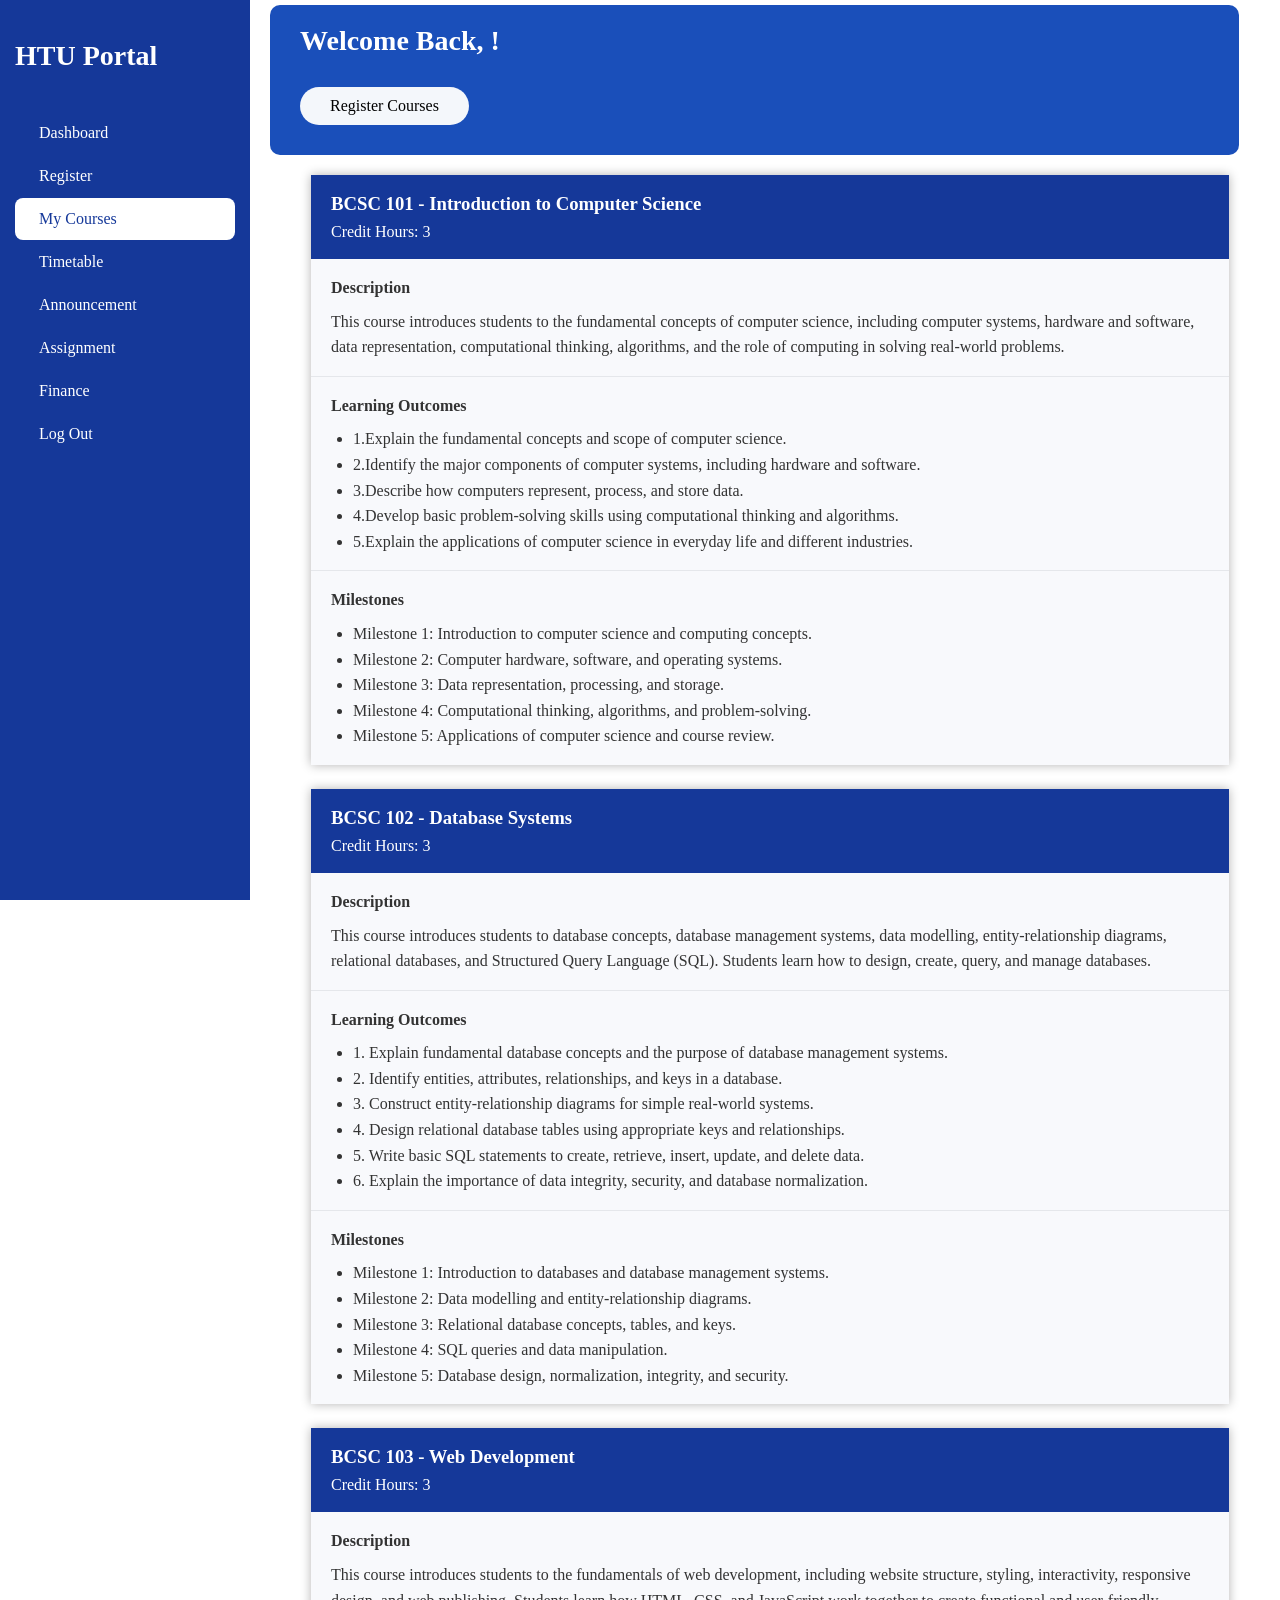
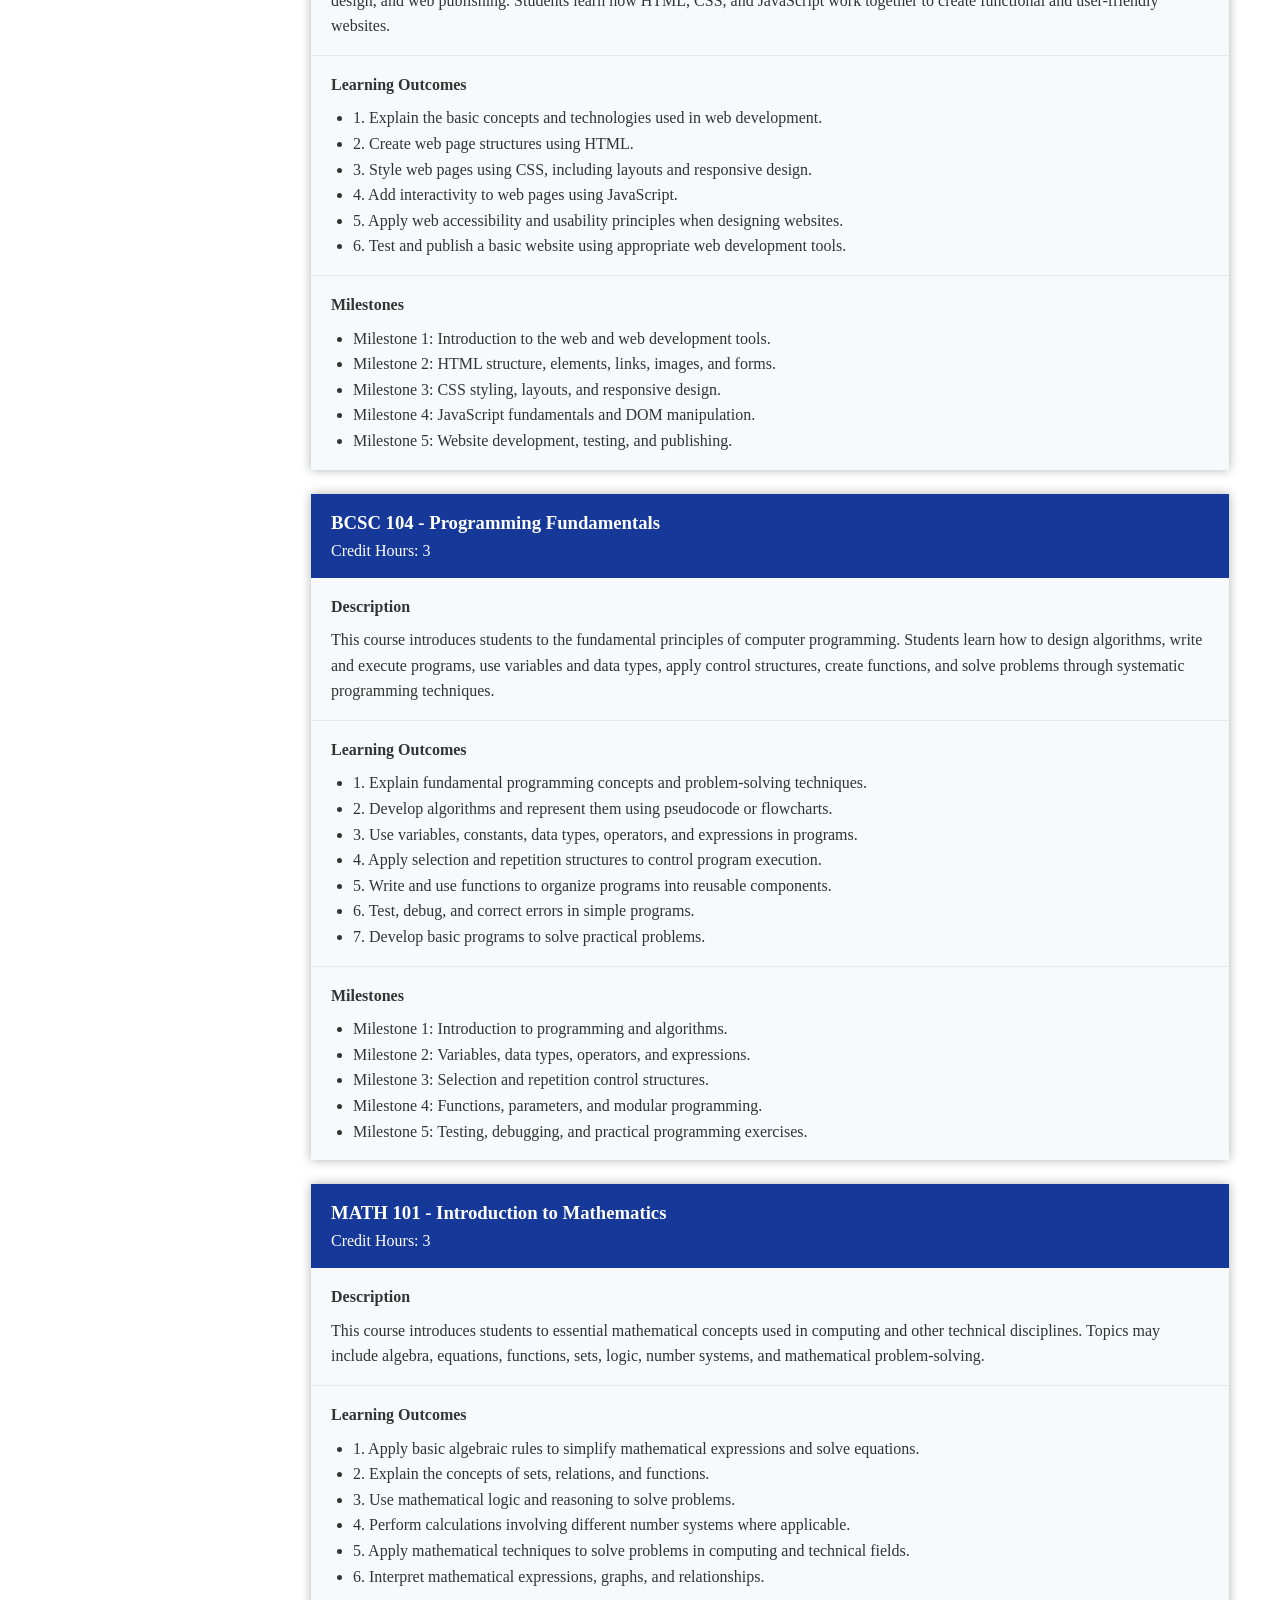
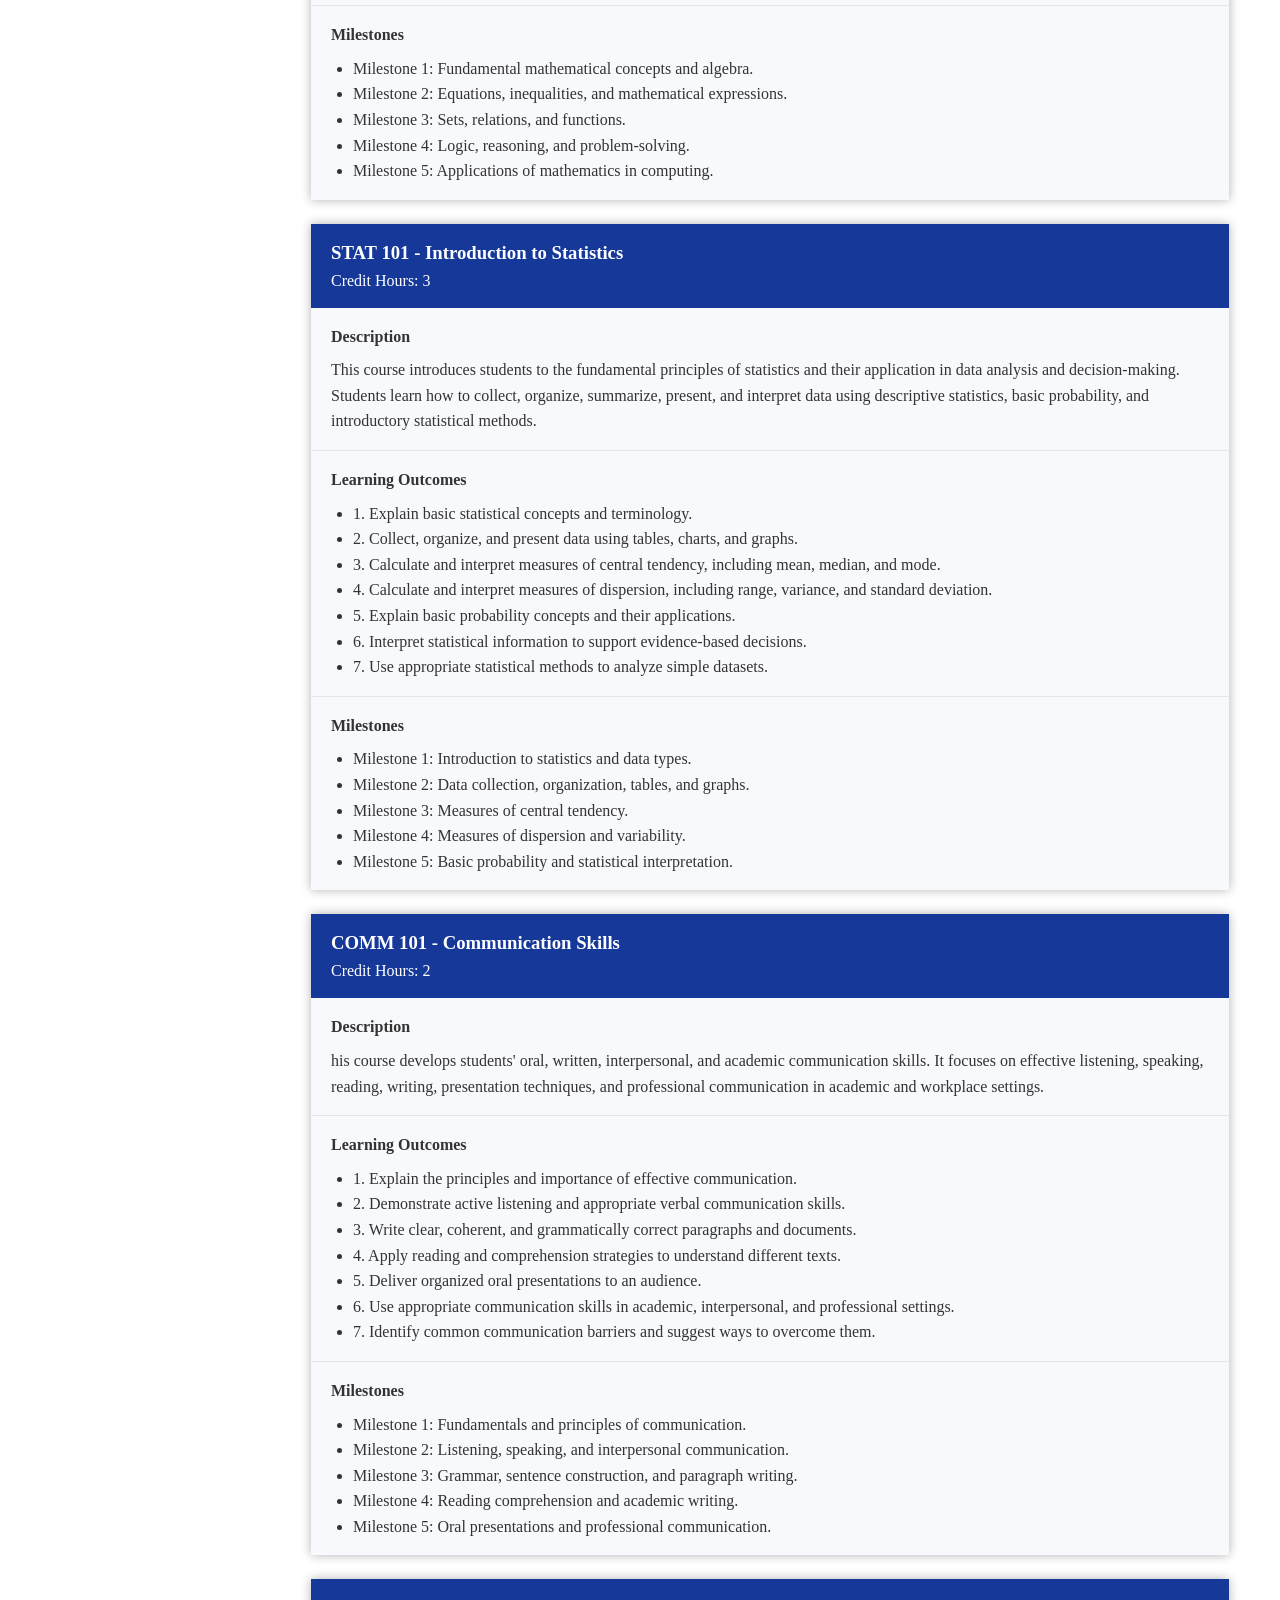
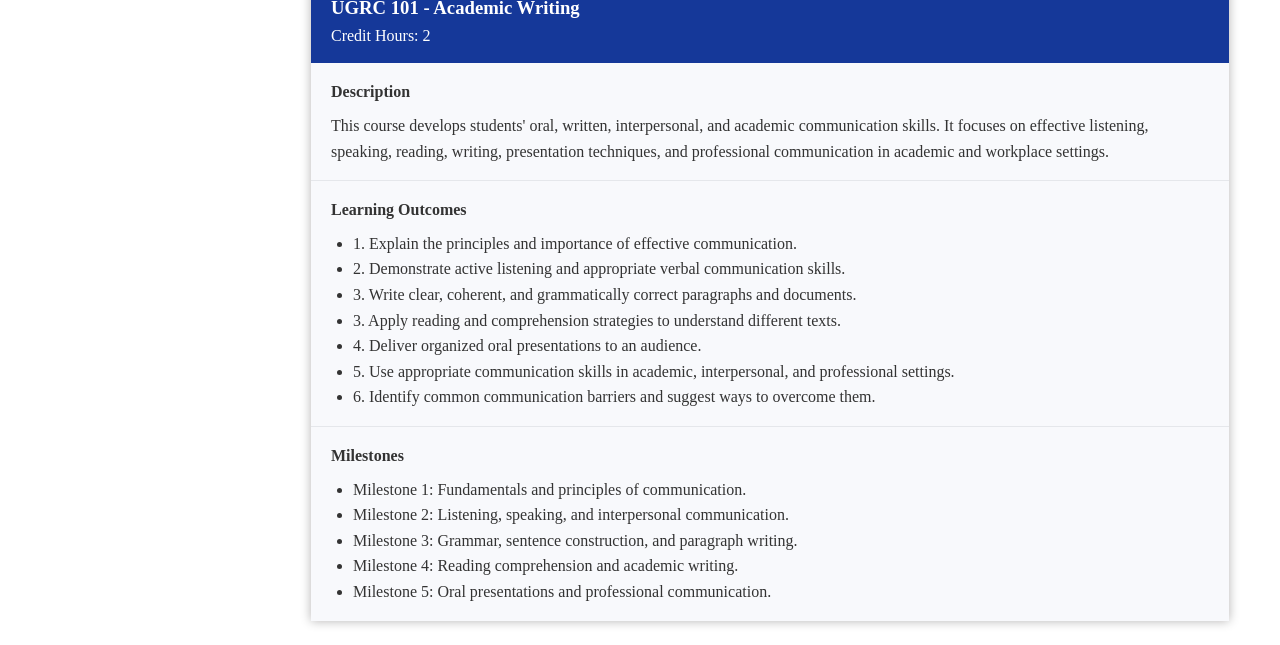
==== courses.html @ 402e4465 "Initial commit: HTU Student Portal" ====
<!DOCTYPE html>
<html lang="en">
<head>
    <meta charset="UTF-8">
    <meta name="viewport" content="width=device-width, initial-scale=1.0">
    <meta name="description" content="A student portal for accessing courses, student information, and academic resources.">
    <meta name="author" content="Godswill Akaba">
    <title>HTU Student Portal | My Courses</title>

    <meta property="og:title" content="HTU Student Portal | My Courses Page">
    <meta property="og:url" content="">
    <meta property="og:image" content="">
    <meta property="og:description" content="A student portal for accessing courses, student information, and academic resources.">

    <link rel="icon" href="images/favicon.ico">

    <link rel="stylesheet" href="styles/small_screen.css">
    <link rel="stylesheet" href="styles/large_screen.css">

    <link href="https://cdn.boxicons.com/3.0.8/fonts/basic/boxicons.min.css" rel="stylesheet">
    <link rel="preconnect" href="https://fonts.googleapis.com">
    <link rel="preconnect" href="https://fonts.gstatic.com" crossorigin>
    <link href="https://fonts.googleapis.com/css2?family=Poppins:wght@400;500;600&display=swap" rel="stylesheet">

    <script type="module" src="script/main.js"></script>
    <script src="script/navigation.js" defer></script>
</head>

<body>

    <main>
        <button class="nav-button" id="sidebarToggle" aria-label="Open navigation menu" aria-expanded="false">
            <i class="bx bx-menu"></i>
        </button>

        <aside class="sidebar">
            <div class="sidebar-header">
                <h2>HTU Portal</h2>
            </div>

            <nav class="sidebar-nav">
                <ul>
                    <li>
                        <a href="dashboard.html">
                            <i class="bx bx-dashboard-alt"></i>
                            <span>Dashboard</span>
                        </a>
                    </li>

                    <li>
                        <a href="register.html">
                            <i class="bx bx-form"></i>
                            <span>Register</span>
                        </a>
                    </li>

                    <li>
                        <a href="courses.html" class="active">
                            <i class="bx bx-book-open"></i>
                            <span>My Courses</span>
                        </a>
                    </li>

                    <li>
                        <a href="dashboard.html">
                            <i class="bx bx-calendar-alt"></i>
                            <span>Timetable</span>
                        </a>
                    </li>

                    <li>
                        <!-- <a href="dashboard.html">
                            <i class="bx bx-user-circle"></i>
                            <span>Profile</span>
                        </a> -->
                        <a href="#announcement">
                            <i class="bx bx-megaphone-alt"></i>
                            <span>Announcement</span>
                        </a>
                    </li>

                    <li>
                        <a href="dashboard.html">
                            <i class="bx bx-article"></i>
                            <span>Assignment</span>
                        </a>
                    </li>

                    <li>
                        <a href="dashboard.html">
                            <i class="bx bx-wallet"></i>
                            <span>Finance</span>
                        </a>
                    </li>

                    <li>
                        <a href="dashboard.html">
                            <i class="bx bx-arrow-out-left-square-half"></i>
                            <span>Log Out</span>
                        </a>
                    </li>
                    
                </ul>
            </nav>
        </aside>

        <section class="student-bar">
            <div class="student-info">
                <h1>Welcome Back, <span class="firstName"></span>!</h1>
                <div class="student-details">
                    <p class="programme"></p>
                    <p class="studentId"></p>
                    <p class="level"></p>
                    <p id="semester"></p>
                    <a class="register" href="register.html">Register Courses</a>
                </div>
            </div>
        </section>

        <div id="courses-table"></div>

        <!-- <table class="courses-table">
                <tbody id="course-table-body"></tbody>
        </table> -->

        <!-- <div class="dashboard-layout">
            <section class="student-profile">
                <div class="student-photo">
                    <img id="studentPhoto" alt="student photo">
                    <p><span class="firstName"></span> <span id="middleName"></span> <span id="lastName"></span></p>
                    <p class="programme"></p>
                    <p class="studentId"></p>
                    <p class="level"></p>
                    <p id="department"></p>
                </div>
            
                <hr class="line">
    
                <div class="student-details-card">
                    <p id="email"></p>
                    <p id="phone"></p>
                    <p id="gender"></p>
                    <p id="dob"></p>
                    <p id="dateOfAdmission"></p>
                    <p id="address"></p>
                </div>
            </section>

        </div> -->





    </main>
    <footer></footer>   
</body>
</html>
---- styles/small_screen.css ----
* { 
    font-family: 'Times New Roman', Times, serif;
    margin: 0;
    padding: 0;
    box-sizing: border-box; 
}

.bdy {
    background: linear-gradient(90deg, #e2e2e2, #c9d6ff);
    min-height: 100vh;
    display: flex;
    flex-direction: column;
    justify-content: center;
    align-items: center;    
}

.login-container {
    background: #fff;
    box-shadow: 0 2px 6px rgba(9, 9, 9, 0.4);
    height: 80vh;
    width: 100%;
    overflow: hidden;
}


.welcome {
    background: #153899;
    height: 50%;
    border-radius: 0 0 60px 60px;
    display: flex;
    flex-direction: column;
    justify-content: center;
    align-items: center;
    color: #fff;
}

.welcome h1 {
    font-size: 28px;
    font-weight: 700;
    padding-bottom: 40px;
}

.welcome p {
    font-size: 16px;
    font-weight: bolder;
    padding-bottom: 20px;
}

.school-bagde {
    display: inline-block;
    /*border: 1px solid #fff;*/
    padding: 8px 30px;
    font-size: 20px;
    font-weight: 800;
}

.login {
    background: #fff;
    height: 60%;
    display: flex;
    flex-direction: column;
}

h2 {
    color: #153899;
    padding-top: 30px;
    padding-bottom: 40px;
    font-family: 20px;
    font-weight: bolder;
    text-align: center;
}

.form {
    width: 100%;
    display: flex;
    flex-direction: column;
    align-items: center;
    margin-bottom: 20px;
    
}

.form input {
    width: 90%;
    outline: none;
    padding: 13px 8px;
    border-radius: 4px;
    font-size: 16px;
    border: 1px solid #767474;
}


.form input::placeholder{
    color: black;
    font-weight: 400;
}

.btn {
    width: 90%;
    margin-top: 20px;
    padding: 12px;
    border-radius: 15px;
    background: #153899;
    box-shadow: 0 0 10px rgba(0, 0, 0, .1);
    border: none;
    color: #fff;
    font-weight: 600;
    font-size: 16px;
    cursor: pointer;
    text-align: center;
    text-decoration: none;
}

#loginForm p {
    color: #8a0000;
    text-align: center;
}

/* Dashboard Page */

/* .nav {
    background: #153899;
    display: flex;
    align-items: center;
    color: #fff;
    position: relative;
    width: 100%;
    height: auto;
}

.nav-button {
    font-size: 32px;
    background: none;
    border: none;
    color: #fff;
    padding-left: 10px;
}

.nav a.active {
    background: #fff;
    color: #03133d;
}


.hello-message p {
    font-size: 16px;
    font-weight: bolder;
    margin-left: 18px;
    padding-right: 40px;
}

.nav-logo span {
    font-size: 24px;
    font-weight: 700;
    padding: 5px 10px;
    display: block;
}
.nav-menu ul {
    margin: 0;
    padding: 0;
}

.nav-menu ul li {
    list-style: none;  
}

.nav-menu a {
    display: block;
    padding: 12px 20px;
    text-decoration: none;
    color: #153899;
    text-align: left;
    cursor: pointer;
}

.nav-menu {
    display: none;
}

.nav-menu.show {
    background: #fafafc;
    display: block;
    position: absolute;
    top: 100%;
    left: 0;
    max-width: 100%;
    box-sizing: border-box;
    z-index: 1000;
} */


.sidebar {
    position: fixed;
    top: 0;
    left: 0;
    width: 250px;
    height: 100vh;
    background-color: #153899;
    color: #ffffff;
    padding: 20px 15px;
    overflow-y: auto;
    z-index: 1000;
    transform: translateX(-100%); 
    transition: transform 0.3s ease;
 
}

.sidebar.show {
    transform: translateX(0);
}


.sidebar-header {
    margin-bottom: 30px;
    text-align: center;
}

.sidebar-header h2 {
    font-size: 28px;
    font-weight: 600;
    color: #fff;
    text-align: center;
    padding-bottom: 10px;
    padding-top: 50px;
}

.sidebar-nav ul {
    list-style: none;
    padding: 0;
    margin: 0;
}

.sidebar-nav li {
    margin-bottom: 10px;
}

.sidebar-nav a {
    display: flex;
    align-items: center;
    gap: 12px;
    padding: 12px;
    color: #ffffff;
    text-decoration: none;
    border-radius: 8px;
}

.sidebar-nav a i {
    font-size: 22px;
}

.sidebar-nav a:hover,
.sidebar-nav a.active {
    background-color: #ffffff;
    color: #153899;
}


.nav-button {
    position: fixed;
    top: 15px;
    left: 15px;
    z-index: 1001;
    font-size: 32px;
    background: #153899;
    border: none;
    color: #ffffff;
    padding: 5px 8px;
    border-radius: 5px;
    cursor: pointer;
}

.nav-button i {
    font-size: 32px;
    display: block;
    line-height: 1;
}




/*Student Bar*/
.student-bar {
    background: #fff;
    border-radius: 5px;
}


.student-info {
    display: flex;
    flex-direction: column;
    justify-content: center;
    padding-left: 20px;
    background: #1a4fba;
    margin: 5px 10px;
    border-radius: 10px;
    padding: 20px 30px;
    color: #fff;
    gap: 20px;
    max-width: 95%;
    /*overflow-x: hidden;*/
}

.student-info h1 {
    font-size: 28px;
    text-align: right;
}

.student-info p {
    font-size: 16px;
    line-height: 1.4;
}

.register {
    display: inline-block;
    text-decoration: none;
    background: #f4f7fb;
    color: black;
    padding: 10px 30px; 
    margin: 10px 0;
    border-radius: 30px;
    cursor: pointer;
}

.register:hover {
    color: #fff;
    background: #6892e4;
}

/************************************************************/
.dashboard-layout {
    max-width: 95%;   
    margin: 20px auto;
}

.student-profile {
    display: flex;
    flex-direction: column;
    justify-content: center;
    background: #f4f7fb;
    border-radius: 10px;
    gap: 20px;
    text-align: center;
    padding: 30px;
    margin: 20px;
    box-sizing: border-box;
}

.student-photo img {
    max-width: 150px;
    border-radius: 50%;   
}

.student-photo p{
    text-align: center;
}

.line {
    border: none;
    height: 2px;
    background: linear-gradient(to right, #7f9ae3, #9fb3ef);
    margin: 5px 0;
    border-radius: 5px;
}

.student-photo p {
    font-size: 16px;
    font-weight: bold;
    color: rgb(86, 85, 85);
    font-family: 'Segoe UI', Tahoma, Geneva, Verdana, sans-serif;
}

.student-photo p span {
    font-size: 18px;
    color: black;
    font-weight: 800;
    font-family: 'Segoe UI', Tahoma, Geneva, Verdana, sans-serif;
}

.student-details-card p{
    font-size: 16px;
    font-weight: bold;
    font-family: 'Segoe UI', Tahoma, Geneva, Verdana, sans-serif;
    color: rgb(86, 85, 85);
}

/* Dashboard Cards */
.dashboard-cards {
    display: flex;
    flex-direction: column;
    justify-content: center;
    align-items: center;
    background-color: #f4f7fb;
    border-radius: 5px;
    margin: 5px 10px;
    overflow: hidden;
    padding: 10px 10px;
    row-gap: 30px;
    
}
.dashboard-card {
    background: #fff;
    border-radius: 5px;
    display: flex;
    flex-direction: column;
    padding: 20px 20px;
    width: 100%;
    height: auto;
    box-shadow: 0 4px 10px rgba(0, 0, 0, 0.1);
}

.dashboard-card h2 {
    font-family:'Times New Roman', Times, serif;/*'Segoe UI', Tahoma, Geneva, Verdana, sans-serif;*/
    padding-bottom: 15px;
    padding-top: 5px;
    font-size: 18px;

}

.dashboard-card p {
    font-family: 'Segoe UI', Tahoma, Geneva, Verdana, sans-serif;
    font-size: 16px;
}

.assignment-item {
    display: flex;
    flex-direction: column;
    align-items: flex-start;
    gap: 8px;
    text-align: left;
}

.assignment-header {
    display: flex;
    justify-content: space-between;
    align-items: flex-start;
    width: 100%;
}

.assignment-status {
    background-color: #fff3d6;
    color: #946200;
    padding: 5px 10px;
    border-radius: 10px;
    font-size: 0.8rem;
    font-weight: 600;
    white-space: nowrap;
}

.view-assignment-btn {
    align-self: flex-end;
    border: none;
    background: #153899;
    color: #fff;
    padding: 10px 10px;
    font-weight: 600;
    border-radius: 10px;
    cursor: pointer;
}
.view-assignment-btn:hover {
    background: #102b75;
}


#assignmentModal {
    position: fixed;
    inset: 0;
    margin: auto;
    width: 90%;
    max-width: 650px;
    max-height: 90vh;
    padding: 5px 10px;
    border: none;
    border-radius: 16px;
    background-color: #ffffff;
    color: #202938;
    box-shadow: 0 15px 40px rgba(0, 0, 0, 0.2);
    overflow: auto;
}

#assignmentModal::backdrop {
    background-color: rgba(15, 23, 42, 0.6);
    backdrop-filter: blur(3px);
}

.assignment-modal-content {
    padding: 18px;
}

#closeAssignmentModal {
    display: block;
    margin-left: auto;
    width: 40px;
    height: 40px;
    border: none;
    border-radius: 6px;
    background-color: red;
    color: #fff;
    font-size: 2rem;
    font-weight: 800;
    cursor: pointer;
    transition: background-color 0.2s ease;
}

#closeAssignmentModal:hover {
    background-color: #e2e8f0;
}

/* Assignment Title */
#modalAssignmentTitle {
    margin: 12px 0;
    color: #153899;
    font-size: 1.5rem;
    line-height: 1.4;
}

#modalAssignmentDueDate {
    margin: 16px 0;
    color: #da085c;
    font-size: 0.9rem;
    font-weight: 600;
}

/* Submission Note */
.assignmentNote {
    margin: 20px 0;
    padding: 14px 16px;
    background-color: #eff6ff;
    border-left: 4px solid #153899;
    border-radius: 6px;
    color: #334155;
    font-size: 0.9rem;
    line-height: 1.6;
}

/* Mark as Done Button */
#markAsDone {
    width: 100%;
    padding: 13px 18px;
    border: none;
    border-radius: 8px;
    background-color: #153899;
    color: #ffffff;
    font-size: 1rem;
    font-weight: 600;
    cursor: pointer;
    transition: background-color 0.2s ease;
}

#markAsDone:hover {
    background-color: #102b75;
}


#modalAssignmentDescription {
    white-space: pre-line;
    line-height: 1.7;
    text-align: left;
}


/* Register Page */

.course-table-container {
    display: flex;
    flex-direction: column;
    justify-content: center;
    align-items: center;
    background: #f4f7fb;
    border-radius: 10px;
    width: 95%;
    padding-bottom: 30px;
    margin: 0 auto;
}


.course-table {
    width: 90%;
    border-collapse: collapse;
    margin: 20px auto;
    background-color: #fff;
}

.course-table thead {
    background-color: #153899;
    color: #fff;
}

.course-table th {
    padding: 14px 16px;
    text-align: left;
    font-weight: 600;
}

.course-table td {
    padding: 14px 16px;
    border-bottom: 1px solid #e2e6ef;
    text-align: left;
    color: #333;
}

#registerAllCourses {
    background-color: #153899;
    border-radius: 10px;
    border: none;
    color: #fff;
    font-weight: 600;
    padding: 10px 5px;
    cursor: pointer;
    width: 90%;
    align-self: center;

}

#registerAllCourses:hover {
    background: #102b75;
}

#registrationMessage {
    text-align: center;
    /*color: #1c5f20;
    color: #153899;*/
    margin: 30px;
    background: #ffffff;
    padding: 20px 30px;
    border-radius: 10px;
}
#registrationMessage:empty {
    display: none;
}

/*courses Page */


/* Container for all courses */
#courses-table {
    width: 90%;
    margin: 20px auto;
}

/* Individual course card */
.course-card {
    margin-bottom: 24px;
    background-color: #fff;
    /* border-radius: 12px; */
    box-shadow: 0 0 10px rgba(9, 2, 2, 0.301);
    overflow: hidden;
}

/* Course heading */
.course-main-row {
    background-color: #153899;
    color: #fff;
    padding: 18px 20px;
}

.course-main-row h3 {
    margin: 0 0 8px;
}

.course-main-row p {
    margin: 0;
}

/* Description, outcomes, and milestones */
.course-detail-row {
    padding: 16px 20px;
    background-color: #f8f9fc;
    color: #333;
    line-height: 1.6;
    border-bottom: 1px solid #e5e7eb;
}

.course-detail-row h4 {
    margin: 0 0 8px;
}

.course-detail-row p,
.course-detail-row ul {
    margin-top: 0;
    margin-bottom: 0;
}

.course-detail-row ul {
    padding-left: 22px;
}

/* Remove the line below the final section */
.course-detail-row:last-child {
    border-bottom: none;
}


/*Result Page*/
.result-container {
    min-width: 0;
    /* padding: 20px; */
    margin: 15px 15px;
    background-color: #f0f4fd;
    box-shadow: 0 2px 8px rgba(0, 0, 0, 0.08);
}
/* .result-heading {
    background: #1a4fba;
    width: 100%;
    border-radius: 20px;
} */


.result-heading h3 {
    padding: 10px 20px;
    margin-bottom: 20px;
    color: #153899;
    font-size: 1.2rem;

}

.result-heading-content {
    display: grid;
    grid-template-columns: repeat(2, minmax(0, 1fr));
    gap: 15px;
    /* background: #f0f4fd; */
    padding: 10px 15px;
    padding-bottom: 30px;
    
}


.gpa-card {
    display: flex;
    align-items: center;
    gap: 20px;
    min-width: 0;
    padding: 18px 14px;
    background-color: #fff;
    border-radius: 8px;
    box-shadow: 0 0 10px rgb(174, 205, 237) ;
}

.gpa-card > i {
    font-size: 18px;
    color: #fff;
    flex-shrink: 0;
    background: #1a4fba;
    padding: 7px;
    border-radius: 7px;
    
}

.gpa-card-info {
    display: flex;
    flex-direction: column;
    gap: 8px;
    min-width: 0;
}

.gpa-card-info h4 {
    margin: 0;
    color: #555555;
    font-size: 18px;
    font-weight: 600;
}

.gpa-card-info p {
    margin: 0;
    color: #153899;
    font-size: 16px;
    font-weight: 700;
}


/* Results Table */
.result-table-container {
    width: 100%;
    margin-top: 25px;
    overflow-x: auto;
    border-radius: 8px;
}

.result-table {
    width: 100%;
    min-width: 600px;
    border-collapse: collapse;
    background-color: #ffffff;
}

.result-table th,
.result-table td {
    padding: 14px 12px;
    text-align: left;
    border-bottom: 1px solid #e5e7eb;
    font-size: 0.9rem;
}

.result-table thead {
    background-color: #153899;
    color: #ffffff;
}

.result-table thead th {
    font-weight: 600;
    white-space: nowrap;
}

.result-table tbody tr:nth-child(even) {
    background-color: #f4f6fc;
}

.result-table tbody tr:hover {
    background-color: #e8edff;
}

.result-table tfoot {
    background-color: #eef1fb;
    color: #153899;
    font-weight: 700;
}

.result-table tfoot th,
.result-table tfoot td {
    border-top: 2px solid #153899;
    border-bottom: none;
}



/* Finance Card////////////////////////////////////////////////////////////////////////////////////////////// */
.dashboard-card .card-info {
    display: flex;
    flex-direction: column;
    gap: 14px;
}

.dashboard-card .card-info p {
    display: flex;
    justify-content: space-between;
    align-items: center;
    gap: 12px;
    margin: 0;
    padding-bottom: 10px;
    border-bottom: 1px solid #e5e7eb;
    /* color: #153899; */
    font-size: 0.9rem;
    font-weight: 600;
}

.dashboard-card .card-info p span:first-child {
    color: #555555;
    font-weight: 500;
}



/* Amount Paid */
.dashboard-card .card-info .amount-paid span:last-child {
    color: #153899;
}

/* Outstanding Balance */
.dashboard-card .card-info .fee-balance {
    padding: 10px;
    background-color: #fee1e1;
    border-radius: 6px;
    border-bottom: none;
}

.dashboard-card .card-info .fee-balance span {
    color: #6a1010;
}


/* Amount Paid */
.dashboard-card .card-info .amount-paid {
    padding: 10px;
    background-color: #e0eaff;
    border-radius: 6px;
    border-bottom: none;
}
/* //////////////////////////////////////////////////////////////////When i click finance on the dashboard */
#finance {
    scroll-margin-top: 20px;
    transition: background-color 0.3s ease,
                box-shadow 0.3s ease;
}

#finance:target {
    box-shadow: 0 0 10px #153899;
}

/* Today's Classes */
#todaysClasses {
    display: flex;
    flex-direction: column;
    gap: 15px;
}

#todaysClasses > p:first-child {
    color: #153899;
    font-weight: 600;
    font-size: 1rem;
}

.class-item {
    padding: 12px;
    background-color: #f5f7ff;
    border-radius: 6px;
    display: flex;
    flex-direction: column;
    gap: 8px;
}

.class-item p {
    margin: 0;
    font-size: 0.9rem;
}

.class-item p:first-child {
    color: #153899;
    font-weight: 600;
}

.class-item p:nth-child(2) {
    color: #333;
}

.class-item p:nth-child(3) {
    color: #3d3d3d;
}

/* Click Timetable */
#todaysClass {
    scroll-margin-top: 20px;
    transition: background-color 0.3s ease,
                box-shadow 0.3s ease;
}

#todaysClass:target {
    box-shadow: 0 0 10px #153899;
}


/* Click Assignment */
#assignment {
    scroll-margin-top: 20px;
    transition: background-color 0.3s ease,
                box-shadow 0.3s ease;
}

#assignment:target {
    box-shadow: 0 0 10px #153899;
}


/* Announcements */
#announcements {
    display: flex;
    flex-direction: column;
    gap: 12px;
}

.announcement-item {
    padding: 15px;
    background-color: #fee1e1;
    border-radius: 6px;
    display: flex;
    flex-direction: column;
    gap: 10px;
}

.announcement-item h4 {
    margin: 0;
    color: #6a1010;
    font-size: 1rem;
}

 
.dashboard-card .card-info .announcement-item p{
    text-align: left;
    line-height: 1.5;
    color: #333;
}

.announcement-details {
    display: flex;
    justify-content: space-between;
    align-items: center;
    font-size: 0.8rem;
    color: #6a1010;
    padding-top: 10px;
}

/* Important announcements */
.announcement-item.important {
    background-color: #fff7ed;
    border-left-color: #ea580c;
}

.announcement-item.important h4 {
    color: #c2410c;
}

#announcement {
    scroll-margin-top: 20px;
    transition: background-color 0.3s ease,
                box-shadow 0.3s ease;
}

#announcement:target {
    box-shadow: 0 0 10px #153899;
}
---- styles/large_screen.css ----
/* {
    font-family: "popins", sans-serif;
}

.nav {
    display: flex;
    justify-content: space-around;
    align-items: center;
}

.nav-button {
    display: none;
}

.nav-menu ul {
    display: flex;
    justify-content: flex-end;
    align-items: center;
    gap: 60px;
}

.nav-menu ul li {
    list-style: none;
}

.nav-menu ul li a {
    text-decoration: none;
}

.nav-menu ul li a:hover {
    color: blue;
    cursor: pointer;
}


/* Log in page*/

/*
.bdy {
    display: flex;
    justify-content: center;
    align-items: center;
    min-height: 100vh;
    background: linear-gradient(90deg, #e2e2e2, #c9d6ff);
}

.log-in-container {
    position: relative;
    height: 500px;
    width: 850px;
    background: #fff;
    border-radius: 30px;
    box-shadow: 0.0 30px rgba(0, 0, 0, .2);
    overflow: hidden;
}

.log-in-upper {
    position: absolute;
    right: 0;
    width: 50%;
    height: 100%;
    background: #fff;
    display: flex;
    align-items: center;
    color: #333;
    text-align: center; 
    z-index: 1;
}

form {
    width: 100%;
}

.log-in-upper h1 {
    font-size: 36px;
    margin: 10px 0;
}

.log-in-action {
    position: relative;
    margin: 36px 0;
}

.log-in-action input {
    width: 90%;
    padding: 13px;
    background: #eee;
    border-radius: 8px;
    border: none;
    outline: none;
    font-size: 16px;
    color: #333;
    font-weight: 500;
}

.log-in-action input::placeholder {
    color: #888;
    font-weight: 400;
}

.log-in-action i {
    position: absolute;
    right: 20px;
    top: 30%;
    transform: translate(-50%);
    font-size: 20px;
    color: #888;
}

.btn {
    height: 48px;
    width: 95%;
    background: #7494ec;
    border-radius: 8px;
    box-shadow: 0 0 10px rgba(0, 0, 0, .1);
    border: none;
    cursor: pointer;
    font-size: 16px;
    color: #fff;
    font-weight: 600;
}

.toggle-box {
    position: absolute;
    height: 100%;
    width: 100%;
}

.toggle-box::before {
    content: "";
    position: absolute;
    left: -250%;
    width: 300%;
    height: 100%;
    background: #7494ec;
    border-radius: 150px;
    z-index: 2;
}

.toggle-panel {
    position: absolute;
    width: 50%;
    height: 100%;
    color: #fff;
    display: flex;
    flex-direction: column;
    justify-content: center;
    align-items: center;
    z-index: 2;
}

.toggle-panel p {
    margin: 20px;
}*/



@media screen and (min-width: 1024px) {
    .bdy {
        display: flex;
        justify-content: center;
        align-items: center;
        margin: 0;
        height: 100vh;
    }

    .login-container {
        display: flex;
        justify-content: flex-start;
        align-items: center;
        height: 80vh;
        width: 60%;
        gap: 50px;
    }

    .welcome {
        background-color: #153899;
        height: 100%;
        width: 50%;
        border-radius: 0 60px 60px 0;
        align-self: flex-start; 
    }

    .welcome h1 {
        font-size: 30px;
    }

    .welcome p {
        font-size: 24px;
        font-weight: 400;
    }



    .login {
        display: flex;
        flex-direction: column;
        justify-content: center;
        align-items: center;
    }

    /* Dashboard Page */

    /* .nav-button  {
        display: none;
    }

    .nav-menu {
        margin-left: auto;
        display: flex;
        height: 15vh;
        align-items: center;
    }

    .nav-menu ul {
        display: flex;
    }

    .nav-menu ul a {
        color: #fff;
        font-size: 20px;
    }

    .nav-menu ul a:hover {
        color: #ffd166;
    } */

    
    .sidebar {
        position: fixed;
        top: 0;
        left: 0;
        width: 250px;
        height: 100vh;
        background-color: #153899;
        color: #ffffff;
        padding: 20px 15px;
        overflow-y: auto;
        transform: translateX(0);
        box-sizing: border-box;
    }

    .sidebar-nav li {
        margin-bottom: 1px;
    }

    .sidebar-header h2 {
        color: #fff;
        text-align: left;
        padding-top: 20px;
    }


    .nav-button {
        display: none;
    }

    main {
        margin-left: 260px;
    }

    .student-info h1 {
        font-size: 28px;
        text-align: left;
    }

    .hello-message p {
        font-size: 24px;
        font-weight: 200;
    }

    .student-info p {
        font-size: 18px;
    }

    

    /* dashboard*/

    .dashboard-layout {
        display: grid;
        grid-template-columns: 30% 1fr;
        gap: 5px;
        align-items: start;
    }


    .student-profile {
        width: 100%;
        margin-left: 0;
        }

    .dashboard-cards {
        display: grid;
        grid-template-columns: repeat(2, minmax(0, 1fr));
        gap: 20px;
        width: auto;
        min-width: 0;
        align-items: stretch;
    }

    #assignmentModal {
        width: 95%;
        max-width: 80%;
        max-height: 95vh;
        border-radius: 0;
    }

    .assignment-modal-content {
        padding: 18px;
    }

    #modalAssignmentTitle {
        font-size: 1.25rem;
    }

    #modalAssignmentDescription {
        padding: 14px;
        font-size: 0.9rem;
    }

    /* Result Page */

    .gpa-card-info h4 {
        font-size: 16px;
        font-weight: 500;
    }
    .result-heading-content {
        grid-template-columns: repeat(4, minmax(0, 1fr));
    }

    


    
}
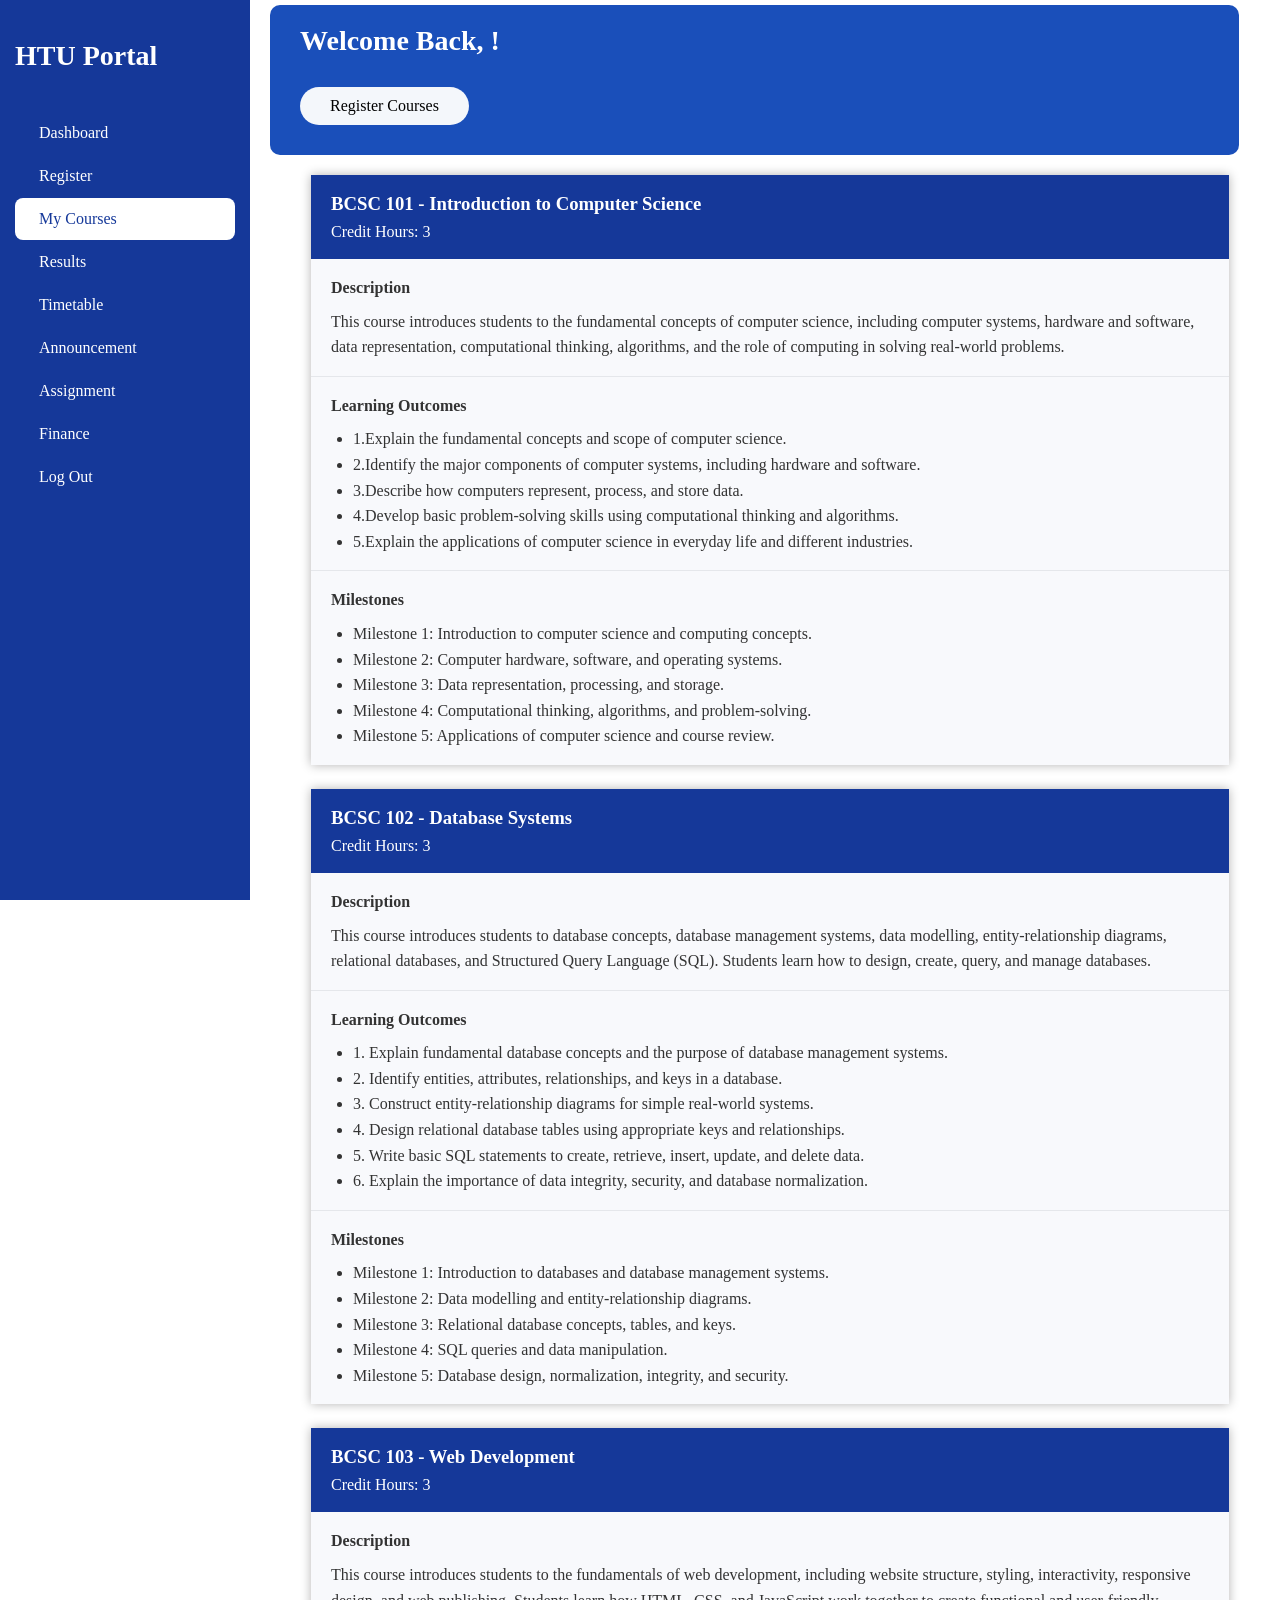
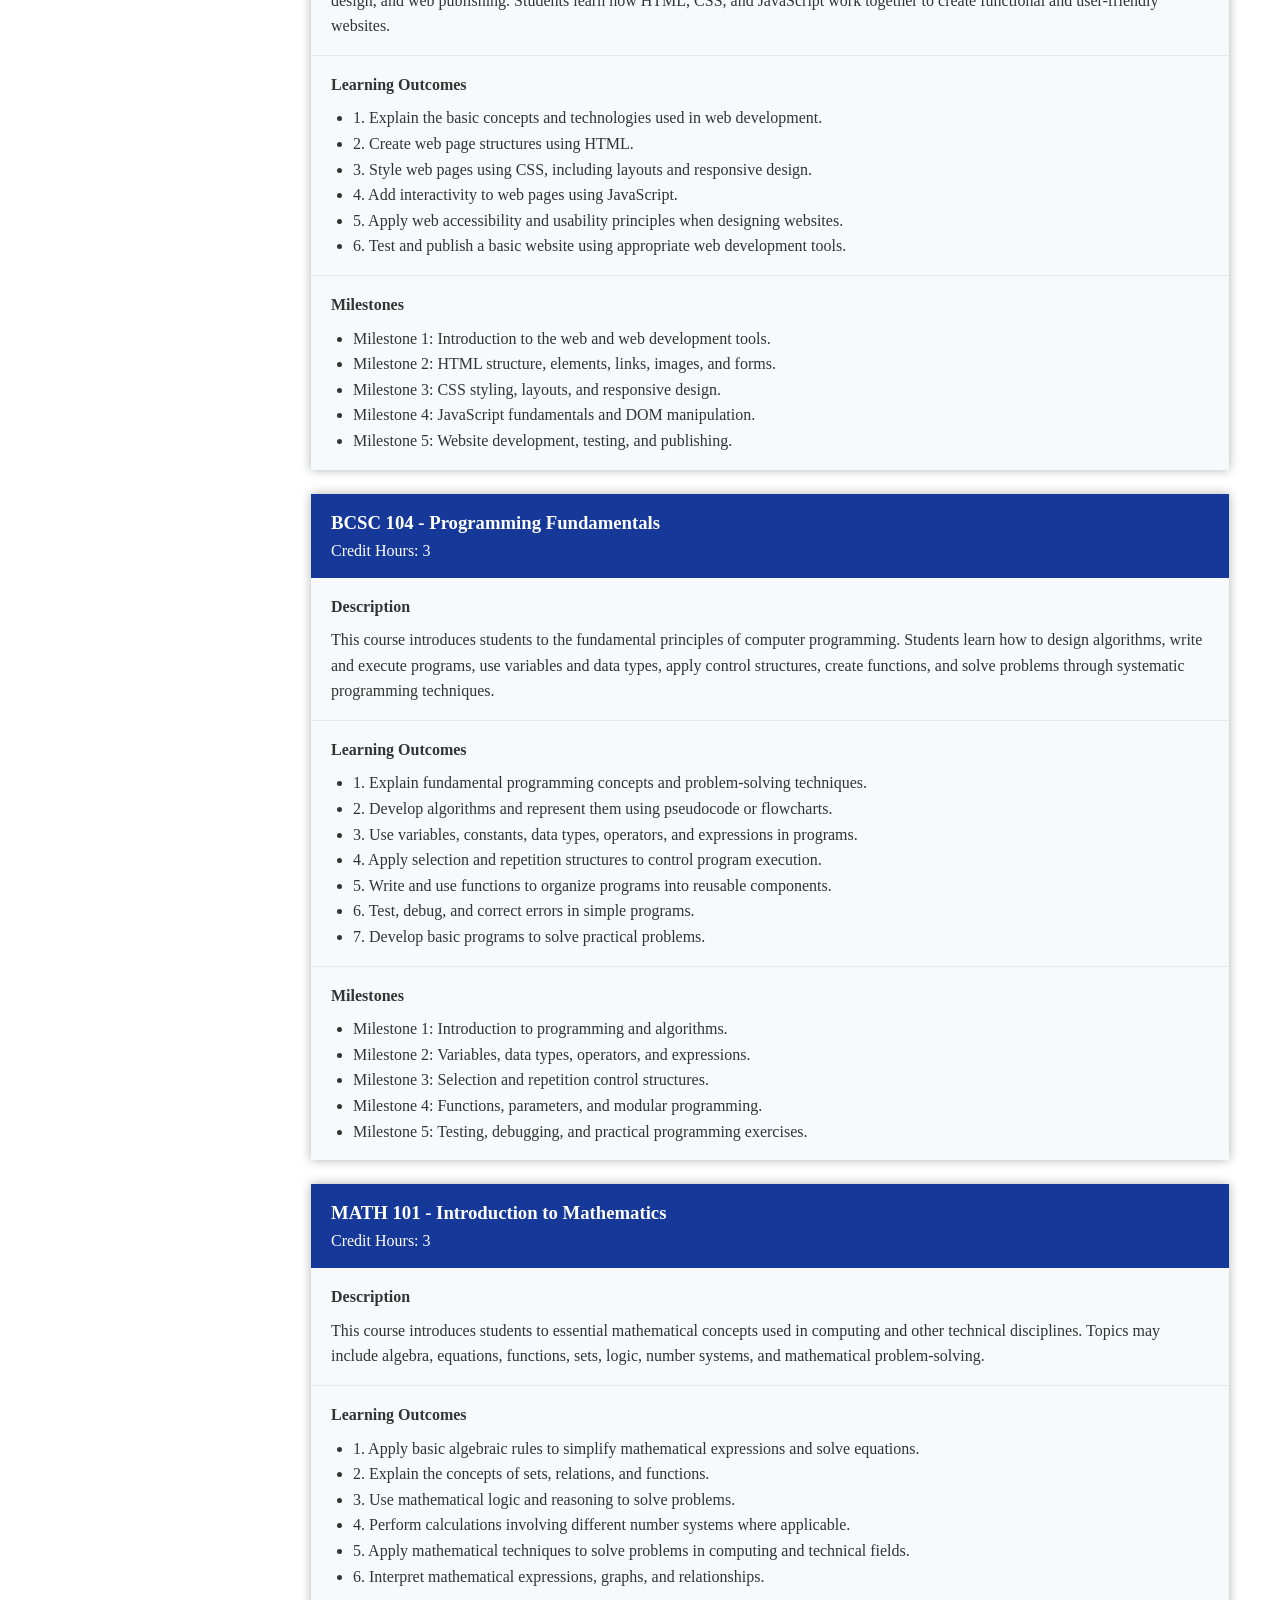
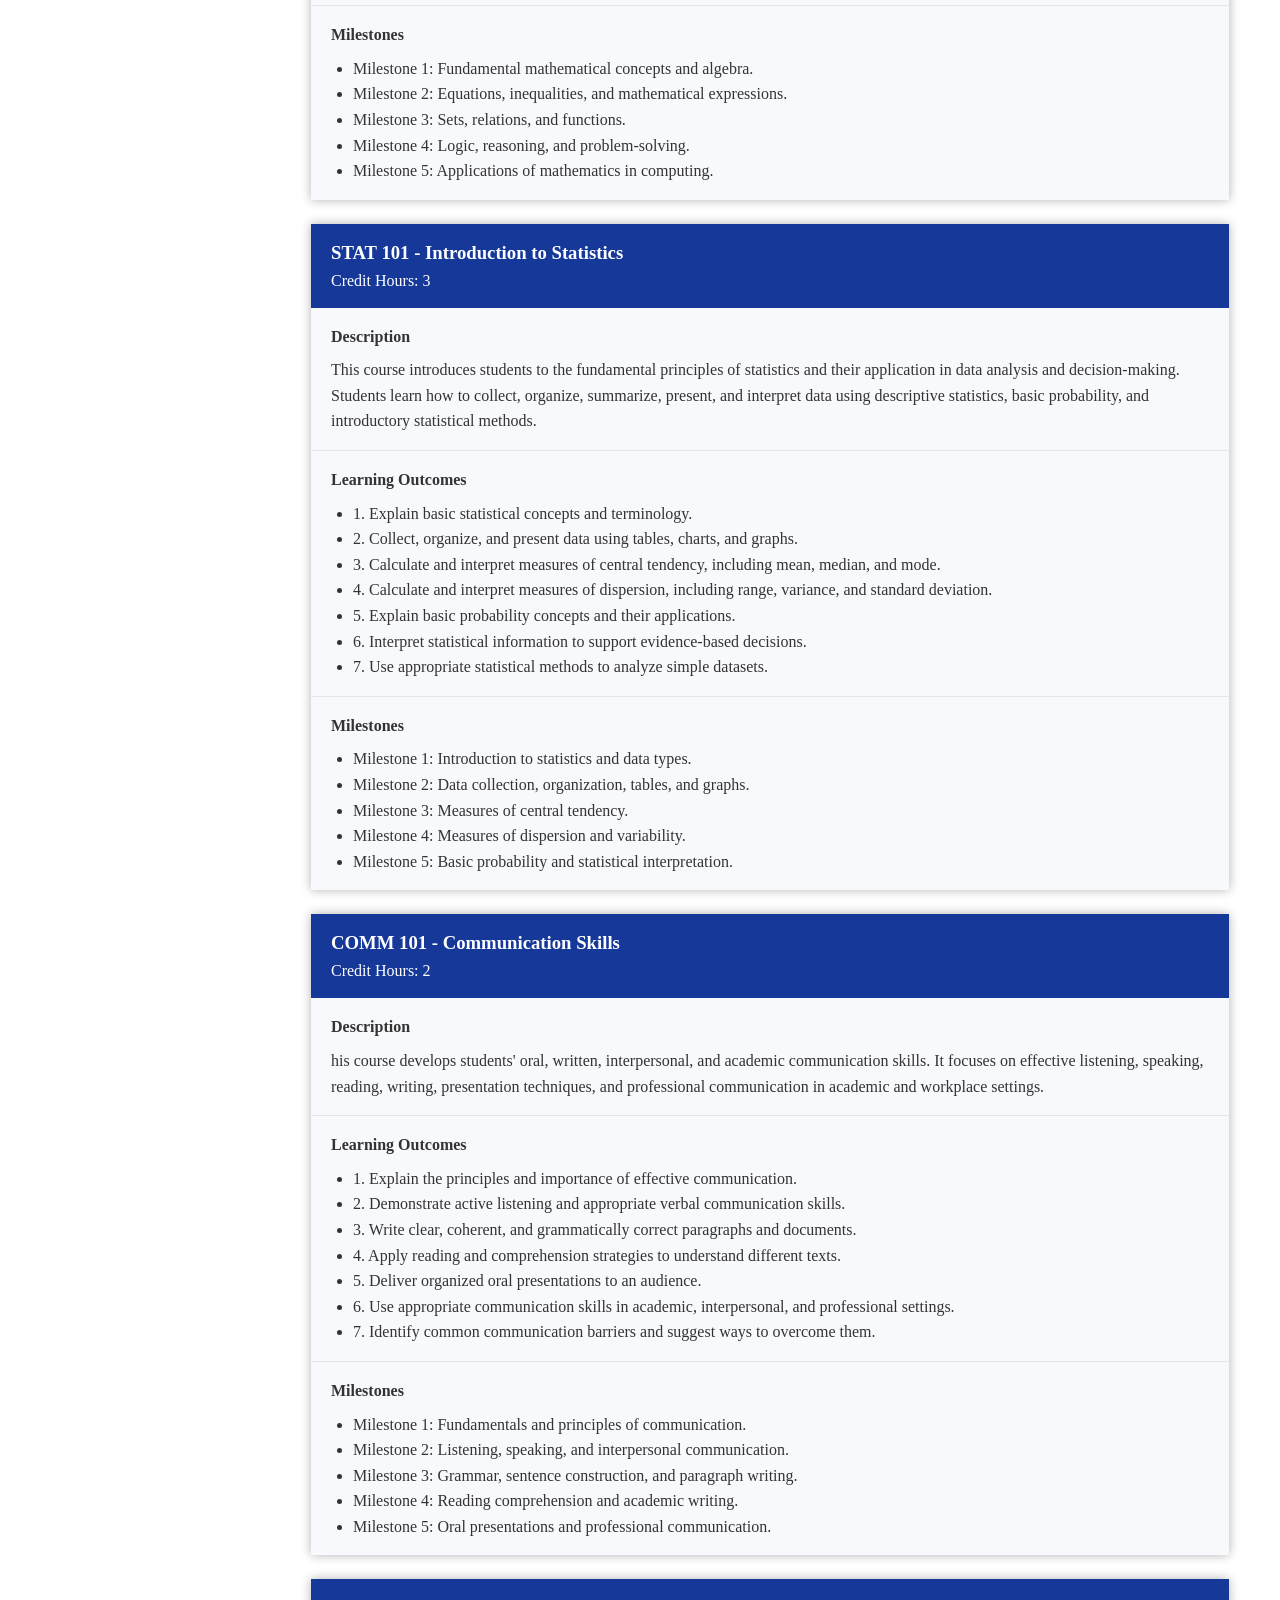
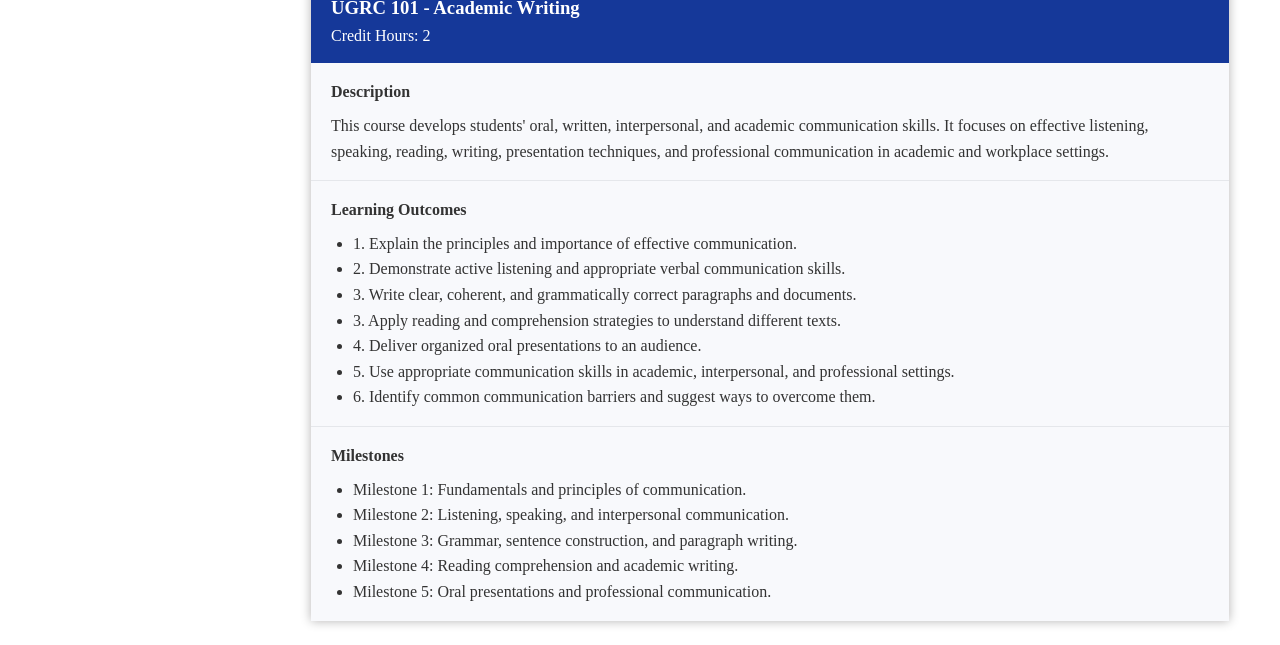
==== commit 6c9cbf03: "update" ====
--- a/courses.html
+++ b/courses.html
@@ -20,7 +20,7 @@
     <link href="https://cdn.boxicons.com/3.0.8/fonts/basic/boxicons.min.css" rel="stylesheet">
     <link rel="preconnect" href="https://fonts.googleapis.com">
     <link rel="preconnect" href="https://fonts.gstatic.com" crossorigin>
-    <link href="https://fonts.googleapis.com/css2?family=Poppins:wght@400;500;600&display=swap" rel="stylesheet">
+    <link href="https://fonts.googleapis.com/css2?family=DM+Sans:wght@300;400;500;600;700;800&display=swap" rel="stylesheet">
 
     <script type="module" src="script/main.js"></script>
     <script src="script/navigation.js" defer></script>
@@ -62,6 +62,13 @@
                     </li>
 
                     <li>
+                        <a href="result.html">
+                            <i class="bx bx-report"></i>
+                            <span>Results</span>
+                        </a>
+                    </li>
+
+                    <li>
                         <a href="dashboard.html">
                             <i class="bx bx-calendar-alt"></i>
                             <span>Timetable</span>
@@ -69,10 +76,6 @@
                     </li>
 
                     <li>
-                        <!-- <a href="dashboard.html">
-                            <i class="bx bx-user-circle"></i>
-                            <span>Profile</span>
-                        </a> -->
                         <a href="#announcement">
                             <i class="bx bx-megaphone-alt"></i>
                             <span>Announcement</span>
@@ -94,7 +97,7 @@
                     </li>
 
                     <li>
-                        <a href="dashboard.html">
+                        <a href="index.html" id="logout">
                             <i class="bx bx-arrow-out-left-square-half"></i>
                             <span>Log Out</span>
                         </a>
@@ -118,40 +121,6 @@
         </section>
 
         <div id="courses-table"></div>
-
-        <!-- <table class="courses-table">
-                <tbody id="course-table-body"></tbody>
-        </table> -->
-
-        <!-- <div class="dashboard-layout">
-            <section class="student-profile">
-                <div class="student-photo">
-                    <img id="studentPhoto" alt="student photo">
-                    <p><span class="firstName"></span> <span id="middleName"></span> <span id="lastName"></span></p>
-                    <p class="programme"></p>
-                    <p class="studentId"></p>
-                    <p class="level"></p>
-                    <p id="department"></p>
-                </div>
-            
-                <hr class="line">
-    
-                <div class="student-details-card">
-                    <p id="email"></p>
-                    <p id="phone"></p>
-                    <p id="gender"></p>
-                    <p id="dob"></p>
-                    <p id="dateOfAdmission"></p>
-                    <p id="address"></p>
-                </div>
-            </section>
-
-        </div> -->
-
-
-
-
-
     </main>
     <footer></footer>   
 </body>
--- a/styles/small_screen.css
+++ b/styles/small_screen.css
@@ -300,12 +300,12 @@
 }
 
 .student-info h1 {
-    font-size: 28px;
+    font-size: 32px;
     text-align: right;
 }
 
 .student-info p {
-    font-size: 16px;
+    font-size: 20px;
     line-height: 1.4;
 }
 
